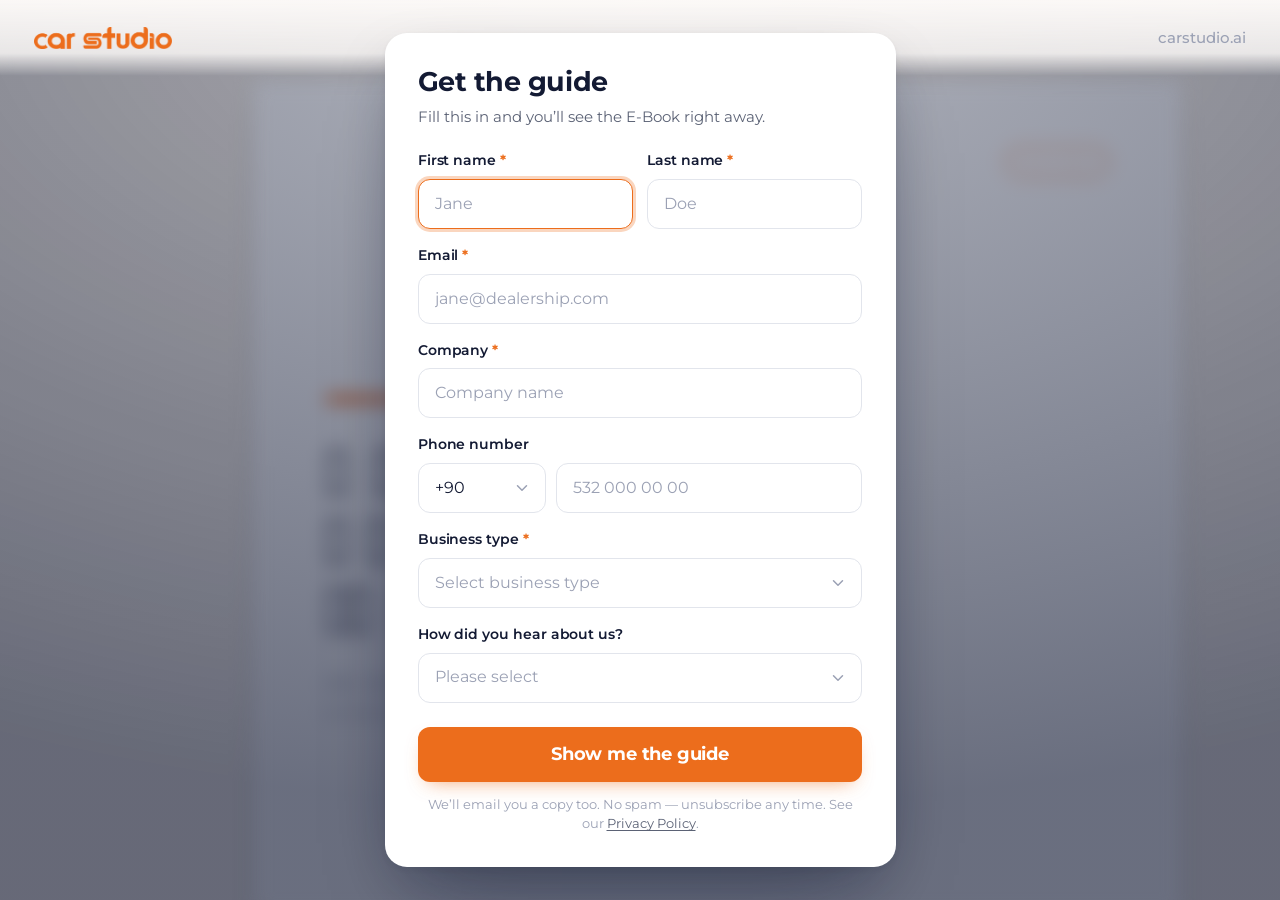
==== public/how-to-sell-your-used-cars-faster.pdf/index.html @ 1beabd89 "Serve the page from a URL that ends in .pdf The link handed out ends in how-to-sell-your-used-cars-f" ====
<!doctype html>
<!-- This page lives in a folder named like the PDF on purpose: the link people
     are given ends in .pdf, and GitHub Pages redirects it here and serves this
     file as HTML. Every asset therefore sits one level up. -->
<html lang="en">
<head>
<meta charset="utf-8">
<meta name="viewport" content="width=device-width, initial-scale=1, viewport-fit=cover">
<title>How to sell your used cars faster — Free guide | Car Studio</title>
<meta name="description" content="A short guide for used car dealerships. The five factors that decide whether a car sells — and what to change in each. Free E-Book from Car Studio AI.">
<meta name="robots" content="index, follow">

<meta property="og:type" content="website">
<meta property="og:site_name" content="Car Studio">
<meta property="og:title" content="How to sell your used cars faster — Free guide">
<meta property="og:description" content="The five factors that decide whether a used car sells, and what to change in each.">
<meta name="twitter:card" content="summary_large_image">
<meta name="theme-color" content="#EC6D1C">

<link rel="icon" href="../favicon.ico" sizes="any">
<link rel="icon" type="image/png" sizes="32x32" href="../img/favicon-32.png">
<link rel="apple-touch-icon" href="../img/favicon-180.png">

<link rel="preconnect" href="https://fonts.googleapis.com">
<link rel="preconnect" href="https://fonts.gstatic.com" crossorigin>
<link rel="stylesheet" href="https://fonts.googleapis.com/css2?family=Montserrat:ital,wght@0,300..800;1,400&display=swap">
<link rel="stylesheet" href="../css/styles.css">

<script>
  /* Decide up-front how selects render, so nothing flashes.
     Touch devices keep the native picker — it is the better control there. */
  (function (d) {
    var c = d.documentElement.classList;
    c.add('js');
    c.add('gated');          /* the guide starts behind the form */
    try {
      if (window.matchMedia && window.matchMedia('(pointer: coarse)').matches) c.add('native-select');
    } catch (e) {}
  })(document);
</script>
</head>
<body>

<h1 class="sr-only">How to sell your used cars faster — a free guide for used car dealerships</h1>

<!-- The guide itself, rendered page by page. Blurred until the form is sent. -->
<div class="viewer" id="viewer">
  <p class="sr-only">
    The guide is drawn into this page as images. Use the Download PDF button to read it
    with a screen reader.
  </p>
  <div class="viewer-pages" id="viewer-pages"></div>
  <p class="viewer-fallback" id="viewer-fallback">
    <span>How to sell your used cars faster</span>
    <em>The five factors that decide whether a car sells</em>
  </p>
</div>

<!-- Every page of the guide as a thumbnail; filled in once the PDF has rendered. -->
<nav class="rail" id="rail" aria-label="Pages of the guide" hidden>
  <ol class="rail-list" id="rail-list"></ol>
</nav>

<div class="veil" id="veil" aria-hidden="true"></div>

<header class="site-header">
  <a class="logo" href="https://carstudio.ai" aria-label="Car Studio — home">
    <img src="../img/logo.png" width="600" height="97" alt="Car Studio" decoding="async">
  </a>
  <a class="site-link" href="https://carstudio.ai">carstudio.ai</a>
</header>

<!-- ── The gate ─────────────────────────────────────────────────────────── -->
<div class="modal-layer" id="modal-layer">
  <section class="modal" id="modal" role="dialog" aria-modal="true" aria-labelledby="form-title">

    <h2 class="card-title" id="form-title">Get the guide</h2>
    <p class="card-sub">Fill this in and you&rsquo;ll see the E-Book right away.</p>

    <div class="alert" id="form-alert" role="alert" hidden></div>

    <form id="lead-form" novalidate>

      <div class="row row-2">
        <div class="field">
          <label for="firstName">First name <span class="req" aria-hidden="true">*</span></label>
          <input id="firstName" name="firstName" type="text" autocomplete="given-name"
                 placeholder="Jane" required maxlength="60" aria-describedby="firstName-err">
          <p class="err" id="firstName-err" hidden></p>
        </div>

        <div class="field">
          <label for="lastName">Last name <span class="req" aria-hidden="true">*</span></label>
          <input id="lastName" name="lastName" type="text" autocomplete="family-name"
                 placeholder="Doe" required maxlength="60" aria-describedby="lastName-err">
          <p class="err" id="lastName-err" hidden></p>
        </div>
      </div>

      <div class="field">
        <label for="email">Email <span class="req" aria-hidden="true">*</span></label>
        <input id="email" name="email" type="email" autocomplete="email" inputmode="email"
               placeholder="jane@dealership.com" required maxlength="254" aria-describedby="email-err">
        <p class="err" id="email-err" hidden></p>
      </div>

      <div class="field">
        <label for="company">Company <span class="req" aria-hidden="true">*</span></label>
        <input id="company" name="company" type="text" autocomplete="organization"
               placeholder="Company name" required maxlength="120" aria-describedby="company-err">
        <p class="err" id="company-err" hidden></p>
      </div>

      <div class="field">
        <label for="phone">Phone number</label>
        <div class="phone">
          <div class="select-wrap select-dial" data-select>
            <label class="sr-only" for="dialCode">Country calling code</label>
            <select id="dialCode" name="dialCode" data-native></select>
          </div>
          <input id="phone" name="phone" type="tel" autocomplete="tel-national" inputmode="tel"
                 placeholder="532 000 00 00" maxlength="24" aria-describedby="phone-err">
        </div>
        <p class="err" id="phone-err" hidden></p>
      </div>

      <div class="field">
        <label for="businessType">Business type <span class="req" aria-hidden="true">*</span></label>
        <div class="select-wrap" data-select>
          <select id="businessType" name="businessType" required data-native
                  data-placeholder="Select business type" aria-describedby="businessType-err">
            <option value="">Select business type</option>
            <option value="OEM / Manufacturer">OEM / Manufacturer</option>
            <option value="Dealership">Dealership</option>
            <option value="Dealer Group">Dealer Group</option>
            <option value="Marketplace">Marketplace</option>
          </select>
        </div>
        <p class="err" id="businessType-err" hidden></p>
      </div>

      <div class="field">
        <label for="heardFrom">How did you hear about us?</label>
        <div class="select-wrap" data-select>
          <select id="heardFrom" name="heardFrom" data-native
                  data-placeholder="Please select" aria-describedby="heardFrom-err">
            <option value="">Please select</option>
            <option value="Search Engine">Search Engine (Google, Bing, Yandex etc.)</option>
            <option value="Email">Email</option>
            <option value="Generative AI">Generative AI (ChatGPT, Claude, Gemini etc.)</option>
            <option value="LinkedIn">LinkedIn</option>
            <option value="Instagram">Instagram</option>
            <option value="Referral">Referral</option>
            <option value="Ads">Ads</option>
            <option value="Other">Other</option>
          </select>
        </div>
        <p class="err" id="heardFrom-err" hidden></p>
      </div>

      <!-- honeypot: hidden from humans, not focusable, ignored by autofill -->
      <div class="hp" aria-hidden="true">
        <label for="companyWebsite">Company website</label>
        <input id="companyWebsite" name="companyWebsite" type="text" tabindex="-1" autocomplete="off">
      </div>

      <button class="submit" type="submit" id="submit-btn">
        <span class="submit-label">Show me the guide</span>
        <span class="spinner" aria-hidden="true"></span>
      </button>

      <p class="fineprint">
        We&rsquo;ll email you a copy too. No spam &mdash; unsubscribe any time.
        See our <a href="https://carstudio.ai/privacy-policy">Privacy Policy</a>.
      </p>
    </form>
  </section>
</div>

<!-- ── Shown once the gate is passed ────────────────────────────────────── -->
<div class="postbar" id="postbar" hidden>
  <p class="postbar-text">
    <span class="postbar-tick" aria-hidden="true">
      <svg viewBox="0 0 24 24" fill="none" stroke="currentColor" stroke-width="2.5"
           stroke-linecap="round" stroke-linejoin="round"><path d="M20 6 9 17l-5-5"/></svg>
    </span>
    <span>Thanks<span id="success-name"></span> &mdash; the guide is yours. A copy is on its way to your inbox.</span>
  </p>
  <a class="postbar-btn" id="download-btn" href="#">Download PDF</a>
  <button class="postbar-close" id="postbar-close" type="button" aria-label="Dismiss">
    <svg viewBox="0 0 24 24" fill="none" stroke="currentColor" stroke-width="2"
         stroke-linecap="round" aria-hidden="true"><path d="M18 6 6 18M6 6l12 12"/></svg>
  </button>
</div>

<script src="../vendor/pdf.min.js"></script>
<script src="../js/config.js"></script>
<script src="../js/app.js"></script>
</body>
</html>
---- public/css/styles.css ----
/* ==========================================================================
   Car Studio — gated guide
   The PDF fills the screen; the form sits on top of it as a modal and the
   guide is blurred until the form is sent.
   Tokens come from the brand guideline (Kurumsal Kimlik Kılavuzu 2023) and the
   "Landing page" mock.
   ========================================================================== */

:root {
  /* Brand */
  --brand:        #EC6D1C;   /* Car Studio Orange — brand guideline primary */
  --brand-hover:  #D65F12;
  --brand-active: #BE540F;
  --brand-soft:   #FDF1E7;
  --brand-ring:   rgba(236, 109, 28, .28);

  /* Ink (from the landing mock) */
  --ink:          #131A33;
  --ink-2:        #5B6275;
  --muted:        #9BA1B4;

  /* Surfaces */
  --bg:           #FFFCFA;
  --card:         #FFFFFF;
  --line:         #E7E4E1;
  --field-line:   #E2E5EC;
  --field-bg:     #FFFFFF;

  /* Feedback */
  --danger:       #C22B2B;
  --danger-soft:  #FDF0EF;
  --success:      #17864B;
  --success-soft: #EAF7F0;

  /* Shape & depth */
  --r-card:   22px;
  --r-field:  12px;
  --r-pill:   999px;
  --shadow-modal: 0 2px 6px rgba(19, 26, 51, .06),
                  0 24px 60px -16px rgba(19, 26, 51, .34),
                  0 48px 90px -40px rgba(19, 26, 51, .40);
  --shadow-pop:   0 2px 6px rgba(19, 26, 51, .06),
                  0 16px 40px -12px rgba(19, 26, 51, .18);

  --font: "Montserrat", ui-sans-serif, system-ui, -apple-system, "Segoe UI",
          Roboto, "Helvetica Neue", Arial, sans-serif;

  --header-h: 76px;
  --rail-w:   150px;   /* the page thumbnails, down the left */
  --rail-h:   96px;    /* ...and across the top, on a phone */
}

/* --------------------------------------------------------------- reset -- */

*, *::before, *::after { box-sizing: border-box; }

html { -webkit-text-size-adjust: 100%; }

body {
  margin: 0;
  min-height: 100dvh;
  background: #EEEAE6;          /* the gutter around the pages */
  color: var(--ink-2);
  font-family: var(--font);
  font-size: 16px;
  line-height: 1.55;
  -webkit-font-smoothing: antialiased;
  -moz-osx-font-smoothing: grayscale;
}

/* No scrolling behind the gate. */
html.gated, html.gated body { overflow: hidden; }

h1, h2, h3, p, ol, ul, figure { margin: 0; }
img, svg, canvas { display: block; max-width: 100%; }
button, input, select, textarea { font: inherit; color: inherit; }

a { color: var(--brand); text-decoration-thickness: 1px; text-underline-offset: 2px; }
a:hover { color: var(--brand-hover); }

:where(a, button, input, select, [tabindex]):focus-visible {
  outline: 2px solid var(--brand);
  outline-offset: 2px;
  border-radius: 4px;
}

.sr-only {
  position: absolute; width: 1px; height: 1px; padding: 0; margin: -1px;
  overflow: hidden; clip: rect(0 0 0 0); clip-path: inset(50%); white-space: nowrap;
}

/* -------------------------------------------------------- the pdf ------- */

.viewer {
  position: fixed;
  inset: 0;
  z-index: 0;
  overflow-y: auto;
  overflow-x: hidden;
  overscroll-behavior: contain;
  padding: calc(var(--header-h) + 16px) 16px 48px;
  /* Slightly oversized so the blur never shows a soft edge against the frame. */
  transition: filter .5s ease, transform .5s ease;
}
html.gated .viewer {
  filter: blur(9px);
  transform: scale(1.03);
  pointer-events: none;
}

/* Once the rail is there, the pages give it its gutter. */
html.has-rail .viewer { padding-left: calc(var(--rail-w) + 16px); }

.viewer-pages {
  display: flex;
  flex-direction: column;
  align-items: center;
  gap: 18px;
  margin: 0 auto;
  max-width: 900px;
}

.pdf-page {
  position: relative;                  /* the hotspots hang off this */
  width: 100%;
  scroll-margin-top: calc(var(--header-h) + 12px);
}

.pdf-page canvas {
  width: 100%;
  height: auto;
  border-radius: 6px;
  background: #fff;
  box-shadow: 0 1px 2px rgba(19, 26, 51, .10), 0 10px 30px -14px rgba(19, 26, 51, .30);
}

/* A button drawn into the guide, made clickable. It sits exactly on top of the
   artwork, so it stays invisible until you point at it. */
.pdf-link {
  position: absolute;
  border-radius: 12px;
  text-decoration: none;
  -webkit-tap-highlight-color: transparent;
  transition: background-color .15s ease, box-shadow .15s ease;
}
.pdf-link:hover,
.pdf-link:focus-visible {
  background: rgba(255, 255, 255, .16);
  box-shadow: 0 0 0 3px rgba(255, 255, 255, .55);
  outline: none;
}

/* ---------------------------------------------------------------- rail --- */

.rail {
  position: fixed;
  z-index: 0;                          /* under the veil, with the pages */
  top: 0; left: 0; bottom: 0;
  width: var(--rail-w);
  padding: calc(var(--header-h) + 8px) 14px 24px;
  overflow-y: auto;
  overscroll-behavior: contain;
  /* A full-width scrollbar would eat an eighth of the rail and read as a
     stripe through the blur while the guide is still gated. */
  scrollbar-width: thin;
  scrollbar-color: rgba(19, 26, 51, .22) transparent;
  background: rgba(255, 252, 250, .72);
  backdrop-filter: blur(8px);
  -webkit-backdrop-filter: blur(8px);
  border-right: 1px solid var(--line);
  transition: filter .5s ease;
}
.rail[hidden] { display: none; }
html.gated .rail { filter: blur(9px); pointer-events: none; }

.rail-list {
  list-style: none;
  margin: 0;
  padding: 0;
  display: flex;
  flex-direction: column;
  gap: 12px;
}

.rail-btn {
  display: block;
  width: 100%;
  padding: 0;
  border: 0;
  background: none;
  cursor: pointer;
}

.rail-btn canvas {
  width: 100%;
  height: auto;
  aspect-ratio: 1 / 1.414;             /* until the page reports its own */
  border-radius: 4px;
  background: #fff;
  box-shadow: 0 0 0 1px rgba(19, 26, 51, .08), 0 4px 12px -8px rgba(19, 26, 51, .45);
  transition: box-shadow .15s ease;
}
.rail-btn:hover canvas { box-shadow: 0 0 0 2px var(--brand-ring), 0 6px 14px -8px rgba(19, 26, 51, .5); }
.rail-btn[aria-current="true"] canvas { box-shadow: 0 0 0 2px var(--brand), 0 6px 14px -8px rgba(19, 26, 51, .5); }

.rail-no {
  display: block;
  margin-top: 5px;
  font-size: 12px;
  font-weight: 600;
  line-height: 1;
  text-align: center;
  color: var(--muted);
}
.rail-btn:hover .rail-no { color: var(--ink-2); }
.rail-btn[aria-current="true"] .rail-no { color: var(--brand); }

/* Shown only if the PDF cannot be rendered — the form must still work. */
.viewer-fallback {
  display: grid;
  place-content: center;
  gap: 14px;
  min-height: 60dvh;
  text-align: center;
  padding: 24px;
}
.viewer-fallback[hidden] { display: none; }
.viewer-fallback span {
  font-size: clamp(1.75rem, 1rem + 3vw, 3.25rem);
  font-weight: 700;
  line-height: 1.08;
  letter-spacing: -.022em;
  color: var(--ink);
}
.viewer-fallback em {
  font-style: normal;
  font-size: clamp(1rem, .9rem + .4vw, 1.25rem);
  color: var(--ink-2);
}

/* the dimming layer between the pdf and the modal */
.veil {
  position: fixed;
  inset: 0;
  z-index: 1;
  background:
    radial-gradient(120% 90% at 50% 0%, rgba(19, 26, 51, .30), rgba(19, 26, 51, .62));
  opacity: 0;
  pointer-events: none;
  transition: opacity .5s ease;
}
html.gated .veil { opacity: 1; }

/* -------------------------------------------------------------- header -- */

.site-header {
  position: fixed;
  top: 0; left: 0; right: 0;
  z-index: 3;
  height: var(--header-h);
  display: flex;
  align-items: center;
  justify-content: space-between;
  gap: 24px;
  padding: 0 clamp(18px, 3vw, 34px);
  background: linear-gradient(to bottom, rgba(255, 252, 250, .96), rgba(255, 252, 250, .80) 70%, rgba(255, 252, 250, 0));
  backdrop-filter: blur(6px);
  -webkit-backdrop-filter: blur(6px);
  pointer-events: none;                 /* let clicks reach the pdf */
}
.site-header > * { pointer-events: auto; }

.logo { display: inline-flex; align-items: center; }
.logo img { width: 138px; height: auto; }

.site-link {
  font-size: 15px;
  font-weight: 500;
  color: var(--muted);
  text-decoration: none;
  transition: color .15s ease;
}
.site-link:hover { color: var(--brand); }

/* --------------------------------------------------------------- modal -- */

.modal-layer {
  position: fixed;
  inset: 0;
  z-index: 10;
  display: grid;
  place-items: center;
  padding: 20px 16px;
  overflow-y: auto;
  overscroll-behavior: contain;
}
.modal-layer[hidden] { display: none; }
.modal-layer.is-leaving { animation: layer-out .32s ease forwards; }

.modal {
  width: 100%;
  max-width: 511px;                     /* the card width from the mock */
  margin: auto;
  padding: clamp(24px, 2.6vw, 36px);
  background: var(--card);
  border-radius: var(--r-card);
  box-shadow: var(--shadow-modal);
  animation: modal-in .34s cubic-bezier(.2, .8, .25, 1) both;
}

@keyframes modal-in {
  from { opacity: 0; transform: translateY(14px) scale(.985); }
  to   { opacity: 1; transform: none; }
}
@keyframes layer-out {
  from { opacity: 1; }
  to   { opacity: 0; transform: scale(.98); }
}

.card-title {
  font-size: clamp(1.375rem, 1.1rem + .7vw, 1.75rem);
  font-weight: 700;
  line-height: 1.2;
  letter-spacing: -.018em;
  color: var(--ink);
}

.card-sub {
  margin-top: 8px;
  font-size: 15px;
  line-height: 1.5;
  color: var(--ink-2);
}

/* alert banner */

.alert {
  margin-top: 20px;
  padding: 12px 14px;
  border-radius: 10px;
  border: 1px solid #F2C9C5;
  background: var(--danger-soft);
  color: #8C2320;
  font-size: 14px;
  line-height: 1.45;
}
.alert[hidden] { display: none; }

/* ---------------------------------------------------------------- form -- */

#lead-form { margin-top: 22px; }

.field { margin-top: 16px; }
.row-2 {
  display: grid;
  grid-template-columns: 1fr 1fr;
  gap: 14px;
}
.row-2 .field { margin-top: 0; }

.field > label {
  display: block;
  margin-bottom: 7px;
  font-size: 14px;
  font-weight: 600;
  letter-spacing: -.005em;
  color: var(--ink);
}

.req { color: var(--brand); font-weight: 700; }

.field input[type="text"],
.field input[type="email"],
.field input[type="tel"],
.select-trigger,
.select-wrap > select {
  width: 100%;
  min-height: 50px;
  padding: 12px 16px;
  border: 1px solid var(--field-line);
  border-radius: var(--r-field);
  background: var(--field-bg);
  font-size: 16px;
  line-height: 1.4;
  color: var(--ink);
  transition: border-color .15s ease, box-shadow .15s ease, background-color .15s ease;
}

.field input::placeholder { color: var(--muted); }

.field input:hover:not(:disabled),
.select-trigger:hover { border-color: #CFD4DE; }

.field input:focus,
.select-trigger:focus-visible,
.select-wrap:not(.is-enhanced) > select:focus-visible {
  outline: none;
  border-color: var(--brand);
  box-shadow: 0 0 0 3px var(--brand-ring);
}

.field.is-invalid input,
.field.is-invalid .select-trigger,
.field.is-invalid .select-wrap > select {
  border-color: var(--danger);
  background: #FFFDFD;
}
.field.is-invalid input:focus,
.field.is-invalid .select-trigger:focus-visible {
  box-shadow: 0 0 0 3px rgba(194, 43, 43, .18);
}

.err {
  margin-top: 6px;
  font-size: 13px;
  line-height: 1.4;
  color: var(--danger);
}
.err[hidden] { display: none; }

.phone { display: flex; gap: 10px; align-items: flex-start; }
.phone .select-dial { flex: 0 0 128px; }
.phone > input { flex: 1 1 auto; min-width: 0; }

/* The touch path shows the real <select>, whose text is the full "+90 Türkiye" —
   give it room so the country name is not cut off at the first letter. */
.native-select .phone .select-dial { flex: 0 0 152px; }

.hp {
  position: absolute !important;
  left: -9999px; top: auto;
  width: 1px; height: 1px; overflow: hidden;
}

/* ------------------------------------------------------- custom select -- */

.select-wrap { position: relative; }

/* No-JS fallback: the native select is the control. */
.select-wrap > select {
  appearance: none;
  -webkit-appearance: none;
  padding-right: 44px;
  background-image:
    url("data:image/svg+xml;utf8,<svg xmlns='http://www.w3.org/2000/svg' viewBox='0 0 24 24' fill='none' stroke='%239BA1B4' stroke-width='2' stroke-linecap='round' stroke-linejoin='round'><path d='m6 9 6 6 6-6'/></svg>");
  background-repeat: no-repeat;
  background-position: right 14px center;
  background-size: 18px 18px;
  cursor: pointer;
}

/* Once JS enhances the control, hide the native element but keep it in the
   form. Touch devices (.native-select) skip enhancement and keep the OS
   picker, which is the better control there. */
.js:not(.native-select) .select-wrap:not(.is-native) > select {
  position: absolute;
  width: 1px; height: 1px; min-height: 0; padding: 0; margin: 0;
  opacity: 0; pointer-events: none;
  border: 0; clip-path: inset(50%);
}

.select-trigger {
  display: none;
  align-items: center;
  justify-content: space-between;
  gap: 10px;
  padding-right: 14px;
  text-align: left;
  cursor: pointer;
}
.select-wrap.is-enhanced .select-trigger { display: flex; }

.select-value { overflow: hidden; text-overflow: ellipsis; white-space: nowrap; }
.select-trigger.is-placeholder .select-value { color: var(--muted); }

.select-chevron {
  flex: none;
  width: 18px; height: 18px;
  color: var(--muted);
  transition: transform .18s ease;
}
.select-trigger[aria-expanded="true"] .select-chevron { transform: rotate(180deg); }

.select-list {
  position: absolute;
  z-index: 30;
  left: 0; right: 0;
  margin-top: 6px;
  padding: 6px;
  max-height: 288px;
  overflow-y: auto;
  overscroll-behavior: contain;
  background: #fff;
  border: 1px solid var(--field-line);
  border-radius: 14px;
  box-shadow: var(--shadow-pop);
}
.select-list[hidden] { display: none; }
.select-list.drop-up { margin-top: 0; margin-bottom: 6px; bottom: 100%; }

/* The dial-code trigger is only 128px wide; without this the country list
   inherits that width and every "United Kingdom +44" wraps and clips. */
.select-dial .select-list {
  right: auto;
  min-width: 100%;
  width: max-content;
  max-width: min(300px, calc(100vw - 48px));
}
.select-dial .select-option {
  display: flex;
  justify-content: space-between;
  gap: 18px;
  white-space: nowrap;
}

.select-option {
  padding: 11px 14px;
  border-radius: 9px;
  font-size: 16px;
  line-height: 1.35;
  color: var(--ink);
  cursor: pointer;
  scroll-margin: 6px;
}
.select-option[aria-selected="true"] { font-weight: 600; }
.select-option.is-active { background: #F4F4F5; }
.select-option .opt-dial { color: var(--muted); font-variant-numeric: tabular-nums; }

/* ------------------------------------------------------------- button -- */

.submit {
  position: relative;
  display: flex;
  align-items: center;
  justify-content: center;
  gap: 10px;
  width: 100%;
  min-height: 54px;
  margin-top: 24px;
  padding: 14px 20px;
  border: 0;
  border-radius: var(--r-field);
  background: var(--brand);
  color: #fff;
  font-size: 18px;
  font-weight: 700;
  letter-spacing: -.01em;
  text-decoration: none;
  cursor: pointer;
  transition: background-color .15s ease, transform .08s ease, box-shadow .15s ease;
  box-shadow: 0 8px 20px -10px rgba(236, 109, 28, .7);
}
.submit:hover  { background: var(--brand-hover); color: #fff; }
.submit:active { background: var(--brand-active); transform: translateY(1px); }
.submit:disabled { cursor: progress; opacity: .82; box-shadow: none; }

.spinner {
  display: none;
  width: 18px; height: 18px;
  border: 2.5px solid rgba(255, 255, 255, .4);
  border-top-color: #fff;
  border-radius: 50%;
  animation: spin .7s linear infinite;
}
.submit.is-busy .spinner { display: block; }
@keyframes spin { to { transform: rotate(360deg); } }

.fineprint {
  margin-top: 14px;
  font-size: 12.5px;
  line-height: 1.5;
  color: var(--muted);
  text-align: center;
}
.fineprint a { color: var(--ink-2); text-decoration: underline; }
.fineprint a:hover { color: var(--brand); }

/* ------------------------------------------------------------ postbar -- */

.postbar {
  position: fixed;
  z-index: 5;
  left: 50%;
  bottom: clamp(14px, 3vw, 26px);
  transform: translateX(-50%);
  width: min(720px, calc(100vw - 28px));
  display: flex;
  align-items: center;
  gap: 14px;
  padding: 12px 12px 12px 16px;
  border-radius: 16px;
  background: rgba(255, 255, 255, .94);
  backdrop-filter: blur(10px);
  -webkit-backdrop-filter: blur(10px);
  border: 1px solid var(--line);
  box-shadow: var(--shadow-pop);
  animation: bar-in .4s .15s cubic-bezier(.2, .8, .25, 1) both;
}
.postbar[hidden] { display: none; }

@keyframes bar-in {
  from { opacity: 0; transform: translate(-50%, 16px); }
  to   { opacity: 1; transform: translate(-50%, 0); }
}

.postbar-text {
  flex: 1 1 auto;
  display: flex;
  align-items: center;
  gap: 10px;
  min-width: 0;
  font-size: 14px;
  line-height: 1.4;
  color: var(--ink);
}

.postbar-tick {
  flex: none;
  width: 26px; height: 26px;
  display: grid; place-items: center;
  border-radius: 50%;
  background: var(--success-soft);
  color: var(--success);
}
.postbar-tick svg { width: 15px; height: 15px; }

.postbar-btn {
  flex: none;
  padding: 11px 18px;
  border-radius: 10px;
  background: var(--brand);
  color: #fff;
  font-size: 14px;
  font-weight: 700;
  text-decoration: none;
  white-space: nowrap;
}
.postbar-btn:hover { background: var(--brand-hover); color: #fff; }
.postbar-btn[hidden] { display: none; }

.postbar-close {
  flex: none;
  width: 34px; height: 34px;
  display: grid; place-items: center;
  border: 0;
  border-radius: 9px;
  background: transparent;
  color: var(--muted);
  cursor: pointer;
}
.postbar-close:hover { background: #F4F4F5; color: var(--ink); }
.postbar-close svg { width: 17px; height: 17px; }

/* --------------------------------------------------------- responsive -- */

@media (max-width: 900px) {
  .rail {
    right: 0; bottom: auto;
    width: auto;
    height: calc(var(--header-h) + var(--rail-h));
    padding: calc(var(--header-h) - 4px) 12px 8px;
    overflow-x: auto;
    overflow-y: hidden;
    border-right: 0;
    border-bottom: 1px solid var(--line);
  }
  .rail-list { flex-direction: row; gap: 8px; min-width: max-content; }
  .rail-item { flex: 0 0 auto; width: 52px; }
  .rail-no { margin-top: 3px; font-size: 11px; }

  html.has-rail .viewer {
    padding-left: 16px;
    padding-top: calc(var(--header-h) + var(--rail-h) + 14px);
  }
  html.has-rail .pdf-page {
    scroll-margin-top: calc(var(--header-h) + var(--rail-h) + 14px);
  }
}

@media (max-width: 620px) {
  :root { --header-h: 62px; }
  .logo img { width: 118px; }
  .viewer, html.has-rail .viewer { padding-left: 10px; padding-right: 10px; }
  .viewer-pages { gap: 12px; }
  .modal-layer { padding: 14px 12px; }
  .modal { padding: 22px 18px 24px; border-radius: 18px; }
  .row-2 { grid-template-columns: 1fr; gap: 16px; }
  .phone .select-dial { flex-basis: 116px; }
  .submit { font-size: 17px; }

  .postbar { flex-wrap: wrap; gap: 10px; padding: 12px 14px; }
  .postbar-text { flex-basis: 100%; font-size: 13.5px; }
  .postbar-btn { flex: 1 1 auto; text-align: center; }
}

/* iOS zooms any input under 16px on focus — keep them at 16px. */
@media (max-width: 620px) {
  .field input, .select-trigger, .select-option { font-size: 16px; }
}

@media (prefers-reduced-motion: reduce) {
  *, *::before, *::after {
    animation-duration: .01ms !important;
    animation-iteration-count: 1 !important;
    transition-duration: .01ms !important;
    scroll-behavior: auto !important;
  }
  .spinner { animation: none; border-top-color: rgba(255, 255, 255, .9); }
}
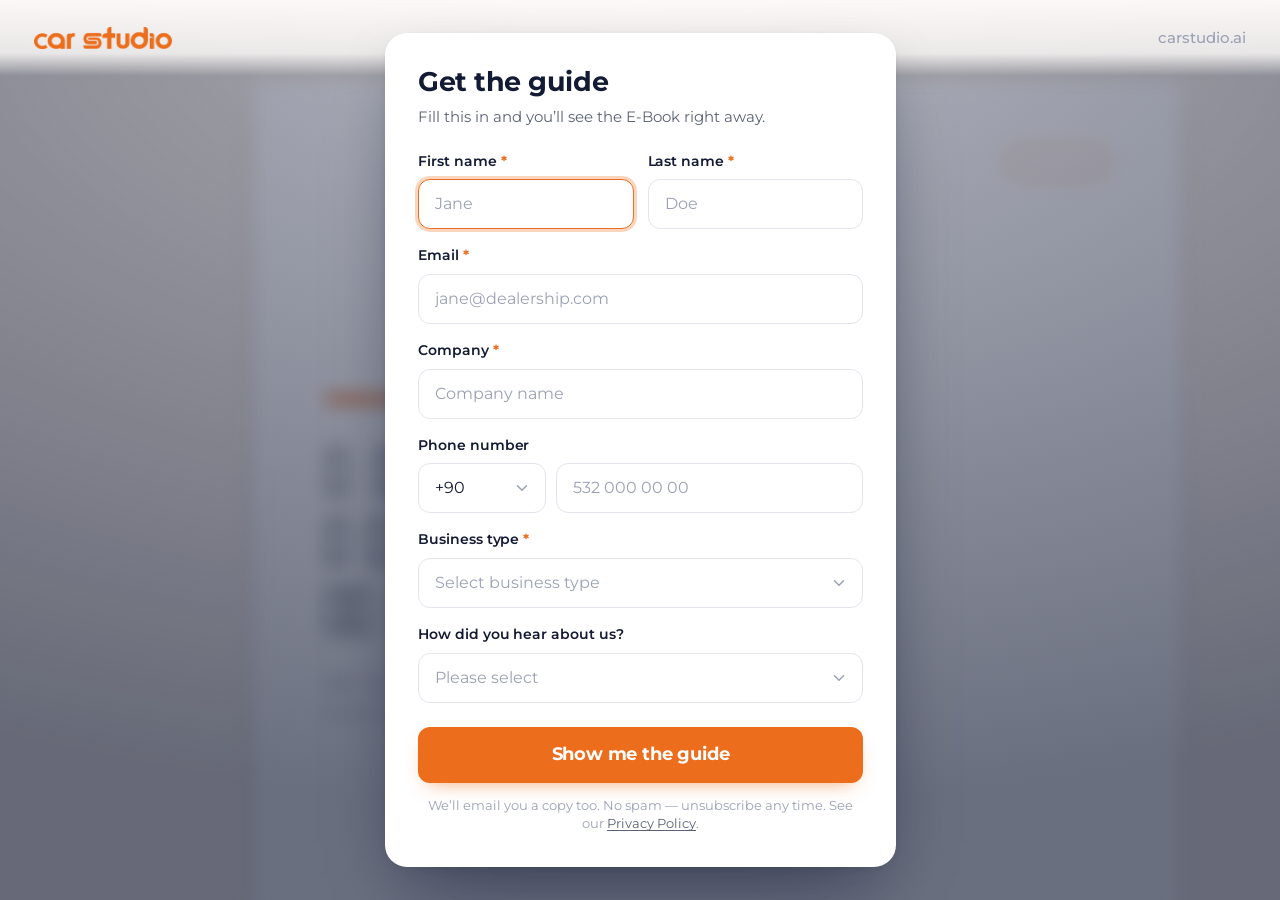
==== commit 91f5a725: "Send the form straight to the published PDF The form is the toll and the file is what was asked for," ====
--- a/public/how-to-sell-your-used-cars-faster.pdf/index.html
+++ b/public/how-to-sell-your-used-cars-faster.pdf/index.html
@@ -46,8 +46,8 @@
 <!-- The guide itself, rendered page by page. Blurred until the form is sent. -->
 <div class="viewer" id="viewer">
   <p class="sr-only">
-    The guide is drawn into this page as images. Use the Download PDF button to read it
-    with a screen reader.
+    The guide is drawn into this page as images. Send the form and it opens as a PDF,
+    which reads properly with a screen reader.
   </p>
   <div class="viewer-pages" id="viewer-pages"></div>
   <p class="viewer-fallback" id="viewer-fallback">
